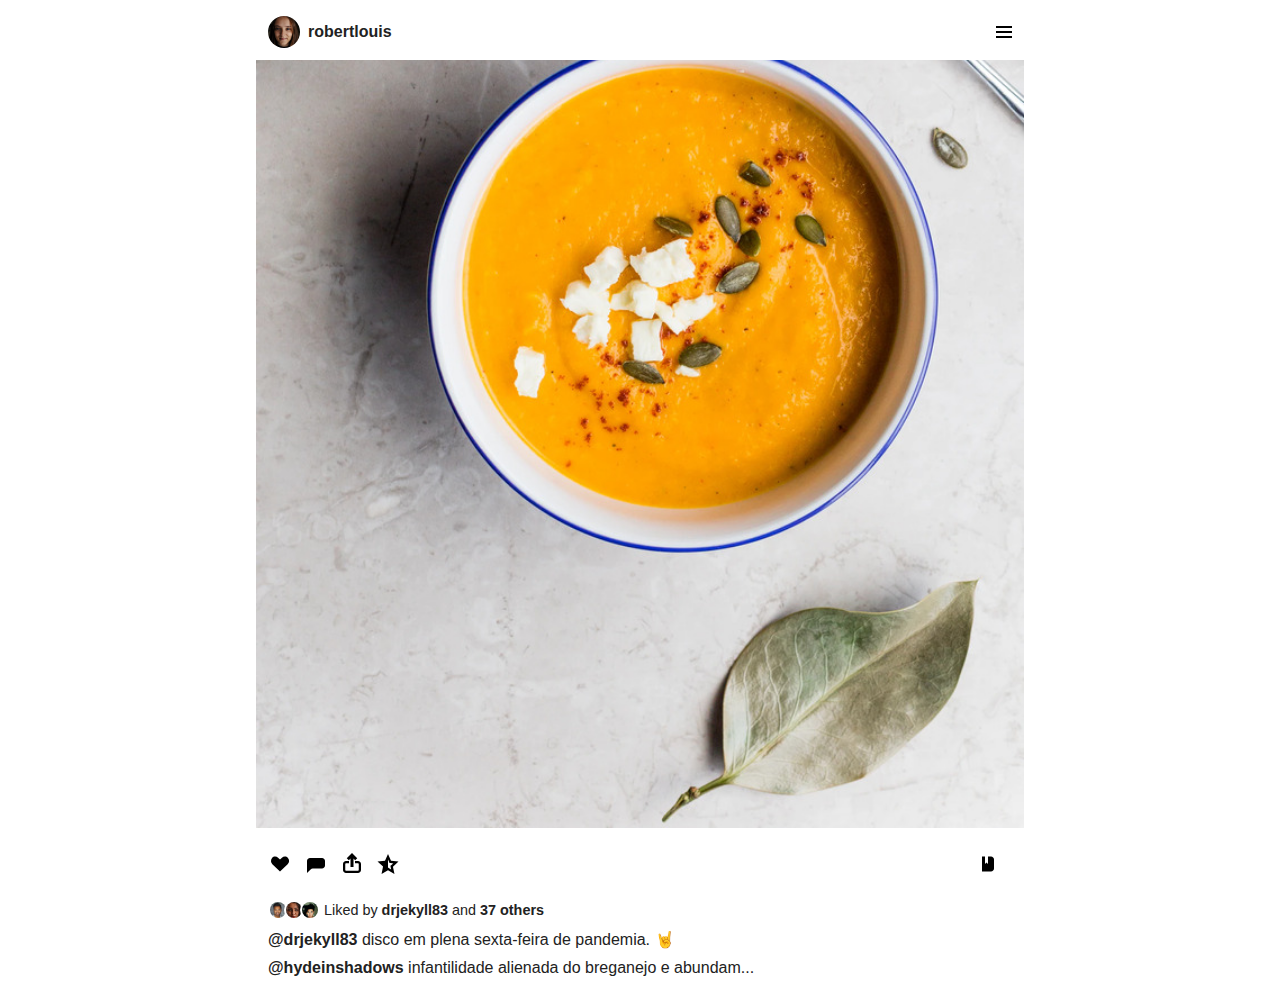
==== post.html @ 06add921 "post layout and placeholder images and icons" ====
<!DOCTYPE html>
<html lang="en">
<head>
    <meta charset="UTF-8">
    <meta http-equiv="X-UA-Compatible" content="IE=edge">
    <meta name="viewport" content="width=device-width, initial-scale=1.0, minimum-scale=1.0, maximum-scale=1.0, user-scalable=no">
    <meta name="HandheldFriendly" content="true">
    <link rel="stylesheet" type="text/css" href="css/reset.css">
    <link rel="stylesheet" type="text/css" href="css/styles.css">
    <title>Assignment 1 - Designing Interactions</title>
</head>
<body id="body--index">
<div id="wrapper">
    <div class="post">
        <div class="post-author">
            <div class="post-author-avatar">
                <img src="images/face-04.jpg" alt="">
            </div>
            <div class="post-author-name">robertlouis</div>
            <div class="post-author-menu">
                <img src="images/genericons/menu.svg" alt="">
            </div>
        </div>
        <div class="post-image">
            <img src="images/post-01.jpg" alt="">
        </div>
        <div class="post-actions">
            <div class="post-actions-like"><img src="images/genericons/heart.svg" alt=""></div>
            <div class="post-actions-comment"><img src="images/genericons/comment.svg" alt=""></div>
            <div class="post-actions-share"><img src="images/genericons/share.svg" alt=""></div>
            <div class="post-actions-feedback"><img src="images/genericons/star-half.svg" alt=""></div>
            <div class="post-actions-bookmark"><img src="images/genericons/book.svg" alt=""></div>
        </div>
        <div class="post-meta">
            <span class="post-meta-avatars">
                <span class="post-meta-avatar-image"><img src="images/face-01.jpg" alt=""></span>
                <span class="post-meta-avatar-image"><img src="images/face-02.jpg" alt=""></span>
                <span class="post-meta-avatar-image"><img src="images/face-03.jpg" alt=""></span>
            </span>
            Liked by&nbsp;
            <span class="post-meta-name">drjekyll83</span>
            &nbsp;and&nbsp;
            <span class="post-meta-others">37 others</span>
        </div>
        <div class="post-comments">
            <div class="post-comments-comment">
                <span class="post-comment-author">@drjekyll83</span>
                <span class="post-comment-content">disco em plena sexta-feira de pandemia. 🤘</span>
            </div>
            <div class="post-comments-comment">
                <span class="post-comment-author">@hydeinshadows</span>
                <span class="post-comment-content">infantilidade alienada do breganejo e abundam...</span>
            </div>
        </div>
    </div>
</div>
</body>
</html>
---- css/styles.css ----
html, body, #wrapper {
    touch-action: none; /* disable zoom and other gestures on mobile */
}

h1 {
    font-family: sans-serif;
    font-weight: bold;
    font-size: 2rem;
}

#wrapper {
    max-width: 768px;
    height: 100vh;
    margin: 0 auto;
    padding: 1rem 0;
    position: relative;
    box-sizing: border-box;
}

.button {
    position: absolute;
    padding: 0.5rem 1rem;
    border: 2px solid black;
    font-family: sans-serif;
    color: black;
    display: block;
    width: max-content;
}

.button:hover {
    color: white;
    background-color: black;
}

.button__stats {
    left: 0;
}

.button__clear {
    right: 0;
}

.post__section {
    height: 45%;
    display: flex;
    justify-content: center;
    flex-direction: column;
}

.post__section article {
    width: max-content;
    margin: 0 auto;
    display: flex;
    flex-direction: column;
    padding: 1rem;
    background-color: white;
    box-shadow: 1px 3px 6px rgba(0, 0, 0, 0.1);
}

.comment__section {
    width: 100%;
    height: 55%;
    position: relative;
}

.comments__wrapper {
    display: flex;
    justify-content: center;
    align-items: center;

    position: absolute;
    top: 50%;
    left: 50%;
    right: 50%;
    bottom: 50%;
}

.comments__wrapper li {
    position: absolute;
    font-family: sans-serif;
    font-size: 1.25rem;
    padding: 2rem;
    display: flex;
    background-color: white;
    box-shadow: 1px 3px 6px rgba(0, 0, 0, 0.1);
    z-index: 1;
    width: 20ch;
}

.comments__wrapper li:first-of-type {
    z-index: 2;
}

.dropzones__wrapper {
    position: relative;
    width: 100%;
    height: 100%;
    display: block;
}

.dropzone {
    z-index: 0;
    position: absolute;
    width: 50%;
    height: 50%;
    background-color: var(--dropzoneColor)
}

#like-dropzone {
    left: 0;
    top: 0;
    --dropzoneColor: darkGreen;
}

#dislike-dropzone {
    right: 0;
    top: 0;
    --dropzoneColor: maroon;
}

#superLike-dropzone {
    bottom: 0;
    left: 0;
    --dropzoneColor: blue;
}

#superDislike-dropzone {
    bottom: 0;
    right: 0;
    --dropzoneColor: yellow;
}

#body--stats li {
    margin: 1rem 0;
    font-family: sans-serif;
    font-size: 1.75rem;
}

#body--stats li span {
    font-weight: bold;
}

/* post */
.post {
    display: flex;
    flex-direction: column;
    position: relative;
    width: 100%;
    font-size: 1.0rem;
    font-family: 'Helvetica Neue', 'Helvetica', 'Arial', sans-serif;
}

.post-author {
    display: flex;
    flex-direction: row;
    align-items: center;
    margin: 0 0 12px;
    padding: 0 12px;
}

.post-author-avatar {
    display: flex;
    flex-direction: row;
    align-items: center;
    flex-grow: 0;
    width: 32px;
    height: 32px;
    margin-right: 8px;
    border-radius: 50%;
    overflow: hidden;
}

.post-author-avatar img {
    width: 100%;
    height: auto;
}

.post-author-name {
    flex-grow: 1;
    font-weight: 600;
}

.post-author-menu {
    flex-grow: 0;
}

.post-author-menu img {
    width: 16px;
    height: 16px;
}

.post-image {
    display: flex;
    flex-direction: row;
    align-items: flex-end;
    width: 100%;
    height: 0;
    padding-top: 100%; /* hack to make height equal to width */
    margin: 0 0 12px;
    overflow: hidden;
}

.post-image img {
    width: 100%;
    height: auto;
}

.post-actions {
    display: flex;
    flex-direction: row;
    align-items: center;
    width: auto;
    height: 48px;
    margin: 0 0 12px;
    padding: 0 12px;
}

.post-actions-like,
.post-actions-comment,
.post-actions-share,
.post-actions-feedback,
.post-actions-bookmark {
    margin-right: 12px;
}

.post-actions-like img,
.post-actions-comment img,
.post-actions-share img,
.post-actions-feedback img,
.post-actions-bookmark img {
    width: 24px;
    height: 24px;
}

.post-actions-bookmark {
    margin-left: auto;
}

.post-meta {
    display: flex;
    flex-direction: row;
    align-items: center;
    width: auto;
    margin: 0 0 12px;
    padding: 0 12px;
    font-size: 0.9rem;
}

.post-meta-avatars {
    display: flex;
    flex-direction: row;
    align-items: center;
    margin-right: 8px;
}

.post-meta-avatar-image {
    width: 16px;
    height: 16px;
    margin-right: -4px;
    border-radius: 50%;
    border: 2px solid #fff;
    overflow: hidden;
}

.post-meta-avatar-image img {
    width: 100%;
    height: auto;
}

.post-meta-name,
.post-meta-others {
    font-weight: 600;
}

.post-comments {
    display: block;
    width: auto;
    margin: 0 0 12px;
    padding: 0 12px;
}

.post-comments-comment {
    display: block;
    margin: 0 0 12px;
}

.post-comment-author {
    font-weight: 600;
}

.post-comment-content {
}
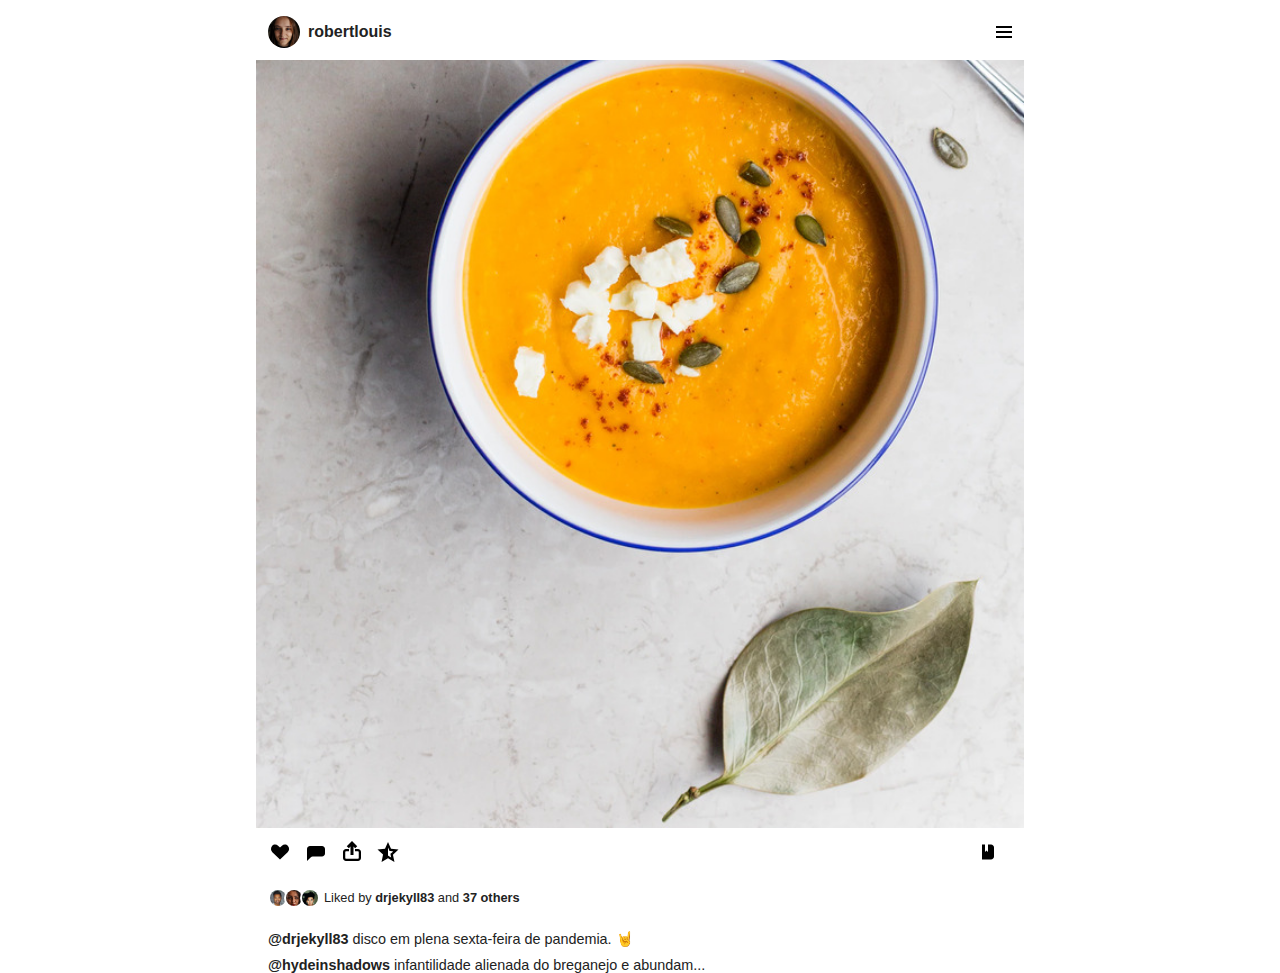
==== commit 5ace59ad: "css bem naming" ====
--- a/post.html
+++ b/post.html
@@ -12,44 +12,44 @@
 <body id="body--index">
 <div id="wrapper">
     <div class="post">
-        <div class="post-author">
-            <div class="post-author-avatar">
+        <div class="post__author">
+            <div class="post__author__avatar">
                 <img src="images/face-04.jpg" alt="">
             </div>
-            <div class="post-author-name">robertlouis</div>
-            <div class="post-author-menu">
+            <div class="post__author__name">robertlouis</div>
+            <div class="post__author__menu">
                 <img src="images/genericons/menu.svg" alt="">
             </div>
         </div>
-        <div class="post-image">
+        <div class="post__image">
             <img src="images/post-01.jpg" alt="">
         </div>
-        <div class="post-actions">
-            <div class="post-actions-like"><img src="images/genericons/heart.svg" alt=""></div>
-            <div class="post-actions-comment"><img src="images/genericons/comment.svg" alt=""></div>
-            <div class="post-actions-share"><img src="images/genericons/share.svg" alt=""></div>
-            <div class="post-actions-feedback"><img src="images/genericons/star-half.svg" alt=""></div>
-            <div class="post-actions-bookmark"><img src="images/genericons/book.svg" alt=""></div>
+        <div class="post__actions">
+            <div class="post__actions__like"><img src="images/genericons/heart.svg" alt=""></div>
+            <div class="post__actions__comment"><img src="images/genericons/comment.svg" alt=""></div>
+            <div class="post__actions__share"><img src="images/genericons/share.svg" alt=""></div>
+            <div class="post__actions__feedback"><img src="images/genericons/star-half.svg" alt=""></div>
+            <div class="post__actions__bookmark"><img src="images/genericons/book.svg" alt=""></div>
         </div>
-        <div class="post-meta">
-            <span class="post-meta-avatars">
-                <span class="post-meta-avatar-image"><img src="images/face-01.jpg" alt=""></span>
-                <span class="post-meta-avatar-image"><img src="images/face-02.jpg" alt=""></span>
-                <span class="post-meta-avatar-image"><img src="images/face-03.jpg" alt=""></span>
+        <div class="post__meta">
+            <span class="post__meta__avatars">
+                <span class="post__meta__avatar__image"><img src="images/face-01.jpg" alt=""></span>
+                <span class="post__meta__avatar__image"><img src="images/face-02.jpg" alt=""></span>
+                <span class="post__meta__avatar__image"><img src="images/face-03.jpg" alt=""></span>
             </span>
             Liked by&nbsp;
-            <span class="post-meta-name">drjekyll83</span>
+            <span class="post__meta__name">drjekyll83</span>
             &nbsp;and&nbsp;
-            <span class="post-meta-others">37 others</span>
+            <span class="post__meta__others">37 others</span>
         </div>
-        <div class="post-comments">
-            <div class="post-comments-comment">
-                <span class="post-comment-author">@drjekyll83</span>
-                <span class="post-comment-content">disco em plena sexta-feira de pandemia. 🤘</span>
+        <div class="post__comments">
+            <div class="post__comments__single">
+                <span class="post__comments__single__author">@drjekyll83</span>
+                <span class="post__comments__single__content">disco em plena sexta-feira de pandemia. 🤘</span>
             </div>
-            <div class="post-comments-comment">
-                <span class="post-comment-author">@hydeinshadows</span>
-                <span class="post-comment-content">infantilidade alienada do breganejo e abundam...</span>
+            <div class="post__comments__single">
+                <span class="post__comments__single__author">@hydeinshadows</span>
+                <span class="post__comments__single__content">infantilidade alienada do breganejo e abundam...</span>
             </div>
         </div>
     </div>
--- a/css/styles.css
+++ b/css/styles.css
@@ -2,13 +2,18 @@
     touch-action: none; /* disable zoom and other gestures on mobile */
 }
 
-h1 {
+body{
+    overflow-y: hidden;
+    font-family: sans-serif;
+}
+
+h1{
     font-family: sans-serif;
     font-weight: bold;
     font-size: 2rem;
 }
 
-#wrapper {
+#wrapper{
     max-width: 768px;
     height: 100vh;
     margin: 0 auto;
@@ -17,7 +22,7 @@
     box-sizing: border-box;
 }
 
-.button {
+.button{
     position: absolute;
     padding: 0.5rem 1rem;
     border: 2px solid black;
@@ -27,130 +32,204 @@
     width: max-content;
 }
 
-.button:hover {
+.button:hover{
     color: white;
     background-color: black;
 }
 
 .button__stats {
     left: 0;
-}
-
-.button__clear {
+    border-radius: 100px;
+    position: relative;
+    padding: 1rem 2rem;
+}
+
+.button__clear{
     right: 0;
 }
 
-.post__section {
-    height: 45%;
-    display: flex;
-    justify-content: center;
+.post__section{
+    display: flex;
+    /*justify-content: center;*/
     flex-direction: column;
-}
-
-.post__section article {
+    transition: height 350ms cubic-bezier(0.25, 1, 0.5, 1);
+    font-size: 1.0rem;
+    font-family: 'Helvetica Neue', 'Helvetica', 'Arial', sans-serif;
+}
+
+.post__section--smaller{
+    height: 30%;
+}
+
+.post__section article{
     width: max-content;
     margin: 0 auto;
     display: flex;
     flex-direction: column;
     padding: 1rem;
     background-color: white;
-    box-shadow: 1px 3px 6px rgba(0, 0, 0, 0.1);
-}
-
-.comment__section {
+    box-shadow: 1px 3px 6px rgba(0,0,0,0.1);
+}
+
+.comment__section{
     width: 100%;
     height: 55%;
     position: relative;
-}
-
-.comments__wrapper {
+    transition: 350ms cubic-bezier(0.25, 1, 0.5, 1);
+    box-shadow: 0px -7px 6px rgba(0,0,0,0.2);
+    border-radius: 20px 20px 0 0;
+}
+
+.comment__section--hidden{
+    transform: translateY(100%);
+}
+
+.comments__wrapper{
     display: flex;
     justify-content: center;
     align-items: center;
-
     position: absolute;
     top: 50%;
     left: 50%;
     right: 50%;
     bottom: 50%;
-}
-
-.comments__wrapper li {
+    width: 100%;
+    transform: translate(-50%, -50%);
+    height: 200px;
+    z-index: 1;
+}
+
+.comment{
     position: absolute;
     font-family: sans-serif;
-    font-size: 1.25rem;
+    font-size: 1rem;
     padding: 2rem;
     display: flex;
     background-color: white;
-    box-shadow: 1px 3px 6px rgba(0, 0, 0, 0.1);
+    box-shadow: 1px 3px 6px rgba(0,0,0,0.1);
     z-index: 1;
-    width: 20ch;
-}
-
-.comments__wrapper li:first-of-type {
+    width: 60%;
+    border-radius: 20px;
+    flex-direction: column;
+    justify-content: center;
+    align-items: center;
+    transition: background-color 350ms cubic-bezier(0.25, 1, 0.5, 1), border-radius 350ms cubic-bezier(0.25, 1, 0.5, 1), width 350ms cubic-bezier(0.25, 1, 0.5, 1), transform 350ms, opacity 350ms;
+}
+
+.comment img, .comment p{
+    pointer-events: none;
+    -webkit-touch-callout: none; /* iOS Safari */
+    -webkit-user-select: none; /* Safari */
+     -khtml-user-select: none; /* Konqueror HTML */
+       -moz-user-select: none; /* Old versions of Firefox */
+        -ms-user-select: none; /* Internet Explorer/Edge */
+            user-select: none; /* Non-prefixed version, currently
+                                  supported by Chrome, Edge, Opera and Firefox */
+}
+
+.comment--last{
+    width: fit-content;
+    border-radius: 20px;
+    background-color: transparent;
+    box-shadow: none;
+    pointer-events: auto;
+}
+
+.comment:first-of-type{
     z-index: 2;
 }
 
-.dropzones__wrapper {
+.comment--dragging{
+    border-radius: 100%;
+    width: 73px;
+    height: 73px;
+    padding: 0;
+    transition: background-color 350ms cubic-bezier(0.25, 1, 0.5, 1), border-radius 350ms cubic-bezier(0.25, 1, 0.5, 1), width 350ms cubic-bezier(0.25, 1, 0.5, 1), transform 0ms, opacity 350ms;
+}
+
+.comment--hidden{
+    transform: translateY(100%);
+    opacity: 0;
+}
+
+.comment--dragging p{
+    opacity: 0;
+    width: 0px;
+    height: 0px;
+}
+
+.dropzones__wrapper{
     position: relative;
     width: 100%;
     height: 100%;
+    min-height: 300px;
     display: block;
-}
-
-.dropzone {
+    overflow: hidden;
+    background-color: white;
+}
+
+.dropzones--hidden .dropzones__rotator{
+    opacity: 0;
+}
+
+
+.dropzones__rotator{
+    transform: rotate(45deg) scale(1.5);
+    margin: 0 auto;
+    height: 100%;
+    width: 100%;
+    transition: opacity 350ms cubic-bezier(0.25, 1, 0.5, 1);
+}
+
+.dropzone{
     z-index: 0;
     position: absolute;
     width: 50%;
     height: 50%;
-    background-color: var(--dropzoneColor)
-}
-
-#like-dropzone {
+    background: var(--dropzoneColor);
+    transition: 0.2s;
+}
+
+.drop-target{
+    filter: brightness(80%)
+}
+
+#like-dropzone{
     left: 0;
     top: 0;
-    --dropzoneColor: darkGreen;
-}
-
-#dislike-dropzone {
+    --dropzoneColor: linear-gradient(45deg, #F7C773 0%, #F8B27E 100%);
+}
+
+#dislike-dropzone{
     right: 0;
     top: 0;
-    --dropzoneColor: maroon;
-}
-
-#superLike-dropzone {
+    --dropzoneColor: linear-gradient(90deg, #FD8980 0%, #D45E70 102.43%);
+}
+
+#superLike-dropzone{
     bottom: 0;
     left: 0;
-    --dropzoneColor: blue;
-}
-
-#superDislike-dropzone {
+    --dropzoneColor: linear-gradient(180deg, #52C1EB 0%, #6D8DD5 100%);
+}
+
+#superDislike-dropzone{
     bottom: 0;
     right: 0;
-    --dropzoneColor: yellow;
-}
-
-#body--stats li {
+    --dropzoneColor: linear-gradient(270deg, #53F6CF 0%, #4CEA8D 100%);
+}
+
+#body--stats li{
     margin: 1rem 0;
     font-family: sans-serif;
     font-size: 1.75rem;
 }
 
-#body--stats li span {
+#body--stats li span{
     font-weight: bold;
 }
 
 /* post */
-.post {
-    display: flex;
-    flex-direction: column;
-    position: relative;
-    width: 100%;
-    font-size: 1.0rem;
-    font-family: 'Helvetica Neue', 'Helvetica', 'Arial', sans-serif;
-}
-
-.post-author {
+.post__author {
     display: flex;
     flex-direction: row;
     align-items: center;
@@ -158,7 +237,7 @@
     padding: 0 12px;
 }
 
-.post-author-avatar {
+.post__author__avatar {
     display: flex;
     flex-direction: row;
     align-items: center;
@@ -170,26 +249,26 @@
     overflow: hidden;
 }
 
-.post-author-avatar img {
+.post__author__avatar img {
     width: 100%;
     height: auto;
 }
 
-.post-author-name {
+.post__author__name {
     flex-grow: 1;
     font-weight: 600;
 }
 
-.post-author-menu {
+.post__author__menu {
     flex-grow: 0;
 }
 
-.post-author-menu img {
+.post__author__menu img {
     width: 16px;
     height: 16px;
 }
 
-.post-image {
+.post__image {
     display: flex;
     flex-direction: row;
     align-items: flex-end;
@@ -200,60 +279,59 @@
     overflow: hidden;
 }
 
-.post-image img {
+.post__image img {
     width: 100%;
     height: auto;
 }
 
-.post-actions {
+.post__actions {
     display: flex;
     flex-direction: row;
     align-items: center;
     width: auto;
-    height: 48px;
-    margin: 0 0 12px;
+    margin: 0 0 24px;
     padding: 0 12px;
 }
 
-.post-actions-like,
-.post-actions-comment,
-.post-actions-share,
-.post-actions-feedback,
-.post-actions-bookmark {
+.post__actions__like,
+.post__actions__comment,
+.post__actions__share,
+.post__actions__feedback,
+.post__actions__bookmark {
     margin-right: 12px;
 }
 
-.post-actions-like img,
-.post-actions-comment img,
-.post-actions-share img,
-.post-actions-feedback img,
-.post-actions-bookmark img {
+.post__actions__like img,
+.post__actions__comment img,
+.post__actions__share img,
+.post__actions__feedback img,
+.post__actions__bookmark img {
     width: 24px;
     height: 24px;
 }
 
-.post-actions-bookmark {
+.post__actions__bookmark {
     margin-left: auto;
 }
 
-.post-meta {
+.post__meta {
     display: flex;
     flex-direction: row;
     align-items: center;
     width: auto;
-    margin: 0 0 12px;
+    margin: 0 0 24px;
     padding: 0 12px;
-    font-size: 0.9rem;
-}
-
-.post-meta-avatars {
+    font-size: 0.8rem;
+}
+
+.post__meta__avatars {
     display: flex;
     flex-direction: row;
     align-items: center;
     margin-right: 8px;
 }
 
-.post-meta-avatar-image {
+.post__meta__avatar__image {
     width: 16px;
     height: 16px;
     margin-right: -4px;
@@ -262,31 +340,32 @@
     overflow: hidden;
 }
 
-.post-meta-avatar-image img {
+.post__meta__avatar__image img {
     width: 100%;
     height: auto;
 }
 
-.post-meta-name,
-.post-meta-others {
+.post__meta__name,
+.post__meta__others {
     font-weight: 600;
 }
 
-.post-comments {
+.post__comments {
     display: block;
     width: auto;
     margin: 0 0 12px;
     padding: 0 12px;
-}
-
-.post-comments-comment {
+    font-size: 0.9rem;
+}
+
+.post__comments__single {
     display: block;
     margin: 0 0 12px;
 }
 
-.post-comment-author {
+.post__comments__single__author {
     font-weight: 600;
 }
 
-.post-comment-content {
+.post__comments__single__content {
 }